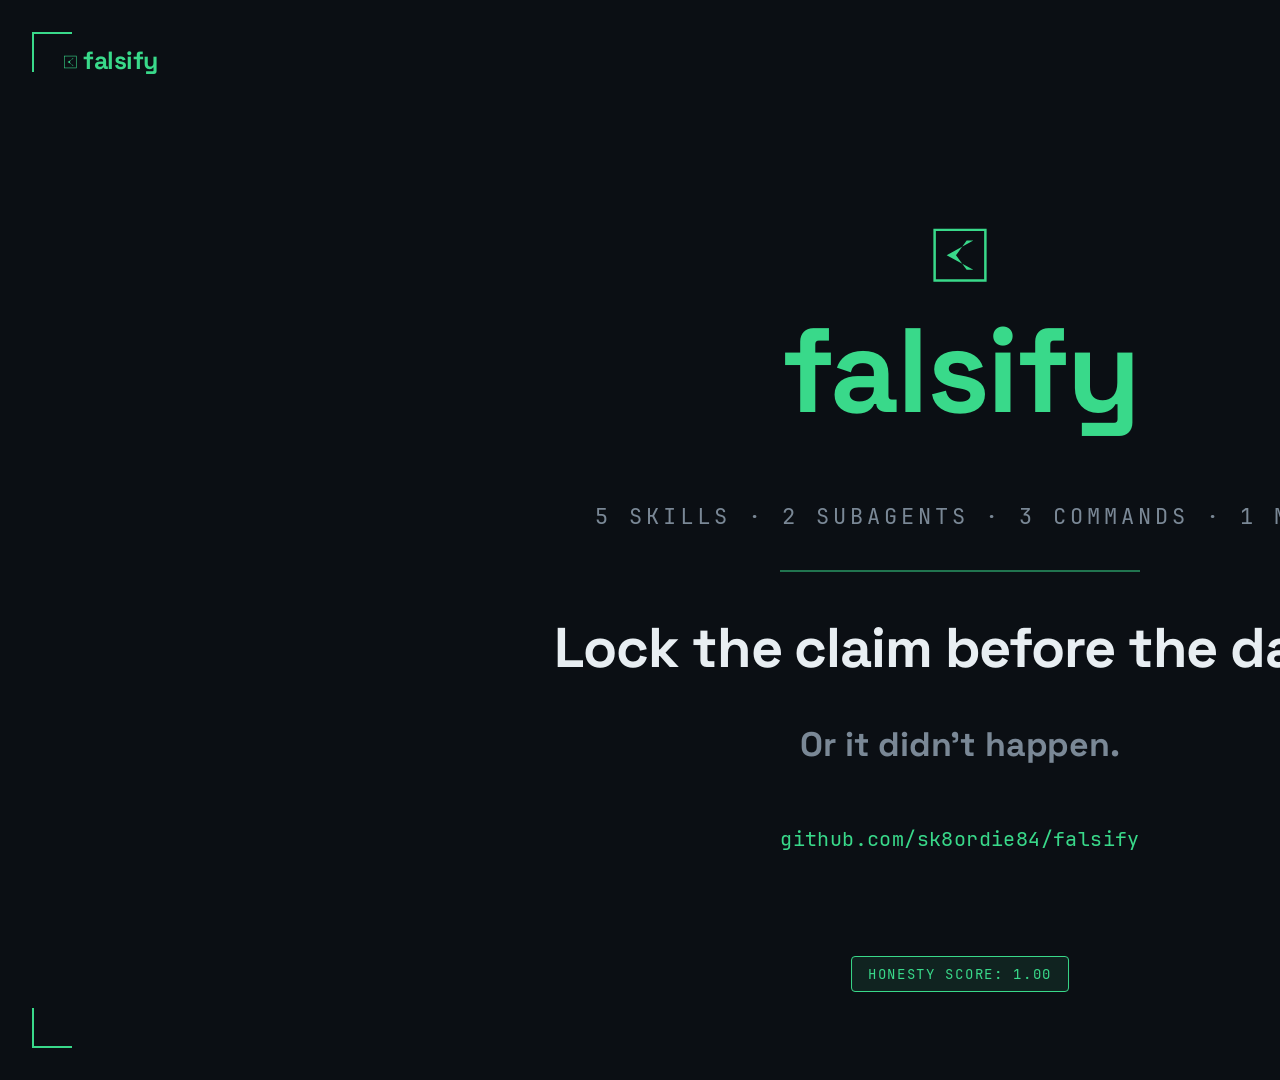
==== scripts/slides_html/07_close.html @ 807f42ad "chore(release): finalize v3.3 demo, switch to sk8ordie84/falsify - Replace <USER>/sk8ordie placehold" ====
<!DOCTYPE html>
<html lang="en">
<head>
<meta charset="UTF-8">
<meta name="viewport" content="width=1920, initial-scale=1">
<title>07 Close</title>
<style>
/* __FALSIFY_FONTS_EMBEDDED__ */
@font-face {
  font-family: 'Space Grotesk';
  font-weight: 700;
  font-style: normal;
  font-display: block;
  src: url([data-uri]) format('opentype');
}
@font-face {
  font-family: 'Space Grotesk';
  font-weight: 400;
  font-style: normal;
  font-display: block;
  src: url([data-uri]) format('opentype');
}
@font-face {
  font-family: 'JetBrains Mono';
  font-weight: 400;
  font-style: normal;
  font-display: block;
  src: url([data-uri]) format('woff2');
}

  :root {
    --bg:    #0B0F14;
    --fg:    #E8EEF2;
    --green: #39D98A;
    --muted: #7A8896;
  }

  html, body { background: var(--bg); }
  *, *::before, *::after { margin: 0; padding: 0; box-sizing: border-box; }
  html, body { width: 1920px; height: 1080px; overflow: hidden; font-family: "Space Grotesk", sans-serif; color: var(--fg); }

  .stage { position: relative; width: 1920px; height: 1080px; }

  .corner { position: absolute; width: 40px; height: 40px; }
  .corner.tl { top: 32px; left: 32px; border-top: 2px solid var(--green); border-left: 2px solid var(--green); }
  .corner.tr { top: 32px; right: 32px; border-top: 2px solid var(--green); border-right: 2px solid var(--green); }
  .corner.bl { bottom: 32px; left: 32px; border-bottom: 2px solid var(--green); border-left: 2px solid var(--green); }
  .corner.br { bottom: 32px; right: 32px; border-bottom: 2px solid var(--green); border-right: 2px solid var(--green); }

  .wordmark { position: absolute; top: 48px; left: 64px; display: flex; align-items: center; gap: 10px; }
  .rev { position: absolute; bottom: 48px; right: 64px; font-family: "JetBrains Mono", monospace; font-size: 11px; color: var(--muted); letter-spacing: 0.08em; }

  .center {
    position: absolute;
    left: 50%;
    top: 50%;
    transform: translate(-50%, -50%);
    display: flex;
    flex-direction: column;
    align-items: center;
    gap: 40px;
    width: 100%;
  }

  .brandmark {
    clip-path: inset(0 0 100% 0);
    animation: reveal-down 900ms steps(24, end) 200ms forwards;
  }
  @keyframes reveal-down {
    from { clip-path: inset(0 0 100% 0); }
    to   { clip-path: inset(0 0 0% 0); }
  }

  .inventory {
    font-family: "JetBrains Mono", monospace;
    font-size: 22px;
    color: var(--muted);
    letter-spacing: 0.18em;
    text-transform: uppercase;
    clip-path: inset(0 100% 0 0);
    animation: line-reveal 500ms steps(20, end) 1300ms forwards;
  }

  @keyframes line-reveal {
    from { clip-path: inset(0 100% 0 0); }
    to   { clip-path: inset(0 0 0 0); }
  }

  .rule {
    height: 1px;
    width: 0;
    background: var(--green);
    animation: rule-draw 500ms steps(12, end) 1900ms forwards;
  }
  @keyframes rule-draw {
    from { width: 0; }
    to   { width: 360px; }
  }

  .tag {
    font-family: "Space Grotesk", sans-serif;
    font-weight: 700;
    font-size: 56px;
    color: var(--fg);
    letter-spacing: -0.02em;
    clip-path: inset(0 100% 0 0);
    animation: line-reveal 600ms steps(24, end) 2400ms forwards;
    text-align: center;
  }

  .sub {
    font-family: "Space Grotesk", sans-serif;
    font-weight: 400;
    font-size: 34px;
    color: var(--muted);
    letter-spacing: -0.005em;
    clip-path: inset(0 100% 0 0);
    animation: line-reveal 500ms steps(20, end) 3100ms forwards;
    text-align: center;
  }

  .gh {
    font-family: "JetBrains Mono", monospace;
    font-size: 20px;
    color: var(--green);
    letter-spacing: 0.02em;
    clip-path: inset(0 100% 0 0);
    animation: line-reveal 900ms steps(36, end) 3800ms forwards;
    margin-top: 20px;
  }

  .chip {
    position: absolute;
    bottom: 88px;
    left: 50%;
    transform: translateX(-50%) scale(0.88);
    background: rgba(57, 217, 138, 0.10);
    border: 1px solid var(--green);
    color: var(--green);
    border-radius: 4px;
    padding: 8px 16px;
    font-family: "JetBrains Mono", monospace;
    font-weight: 500;
    font-size: 14px;
    letter-spacing: 0.12em;
    opacity: 0;
    animation: chip-slam 120ms linear 5000ms forwards;
  }
  @keyframes chip-slam {
    from { transform: translateX(-50%) scale(0.88); opacity: 1; }
    to   { transform: translateX(-50%) scale(1.0);  opacity: 1; }
  }
</style>
</head>
<body>
<div class="stage">
  <div class="corner tl"></div><div class="corner tr"></div><div class="corner bl"></div><div class="corner br"></div>

  <div class="wordmark">
    <svg xmlns="http://www.w3.org/2000/svg" viewBox="0 0 358 72" width="140" height="28">
      <g transform="translate(0, 20)">
        <rect x="0.75" y="0.75" width="30.5" height="30.5" fill="transparent" stroke="#39D98A" stroke-width="1.5"/>
        <polygon points="8,16 24,7.2 20,7.2 13.6,16 20,24.8 24,24.8" fill="#39D98A"/>
      </g>
      <text x="48" y="54" font-family="'Space Grotesk', 'Inter', sans-serif" font-weight="700" font-size="64" letter-spacing="-1.28" fill="#39D98A">falsify</text>
    </svg>
  </div>
  <div class="rev">REV.0.1.0</div>

  <div class="center">
    <svg xmlns="http://www.w3.org/2000/svg" viewBox="0 0 240 140" width="400" height="233" class="brandmark">
      <g transform="translate(104, 0)">
        <rect x="0.75" y="0.75" width="30.5" height="30.5" fill="transparent" stroke="#39D98A" stroke-width="1.5"/>
        <polygon points="8,16 24,7.2 20,7.2 13.6,16 20,24.8 24,24.8" fill="#39D98A"/>
      </g>
      <text x="120" y="110" text-anchor="middle" font-family="'Space Grotesk', 'Inter', sans-serif" font-weight="700" font-size="72" letter-spacing="-1.44" fill="#39D98A">falsify</text>
    </svg>

    <div class="inventory">5 SKILLS · 2 SUBAGENTS · 3 COMMANDS · 1 MCP</div>

    <div class="rule"></div>

    <div class="tag">Lock the claim before the data.</div>
    <div class="sub">Or it didn't happen.</div>

    <div class="gh">github.com/sk8ordie84/falsify</div>
  </div>

  <div class="chip">HONESTY SCORE: 1.00</div>
</div>
<script>document.addEventListener('DOMContentLoaded', () => { window.__READY__ = true; });</script>
</body>
</html>
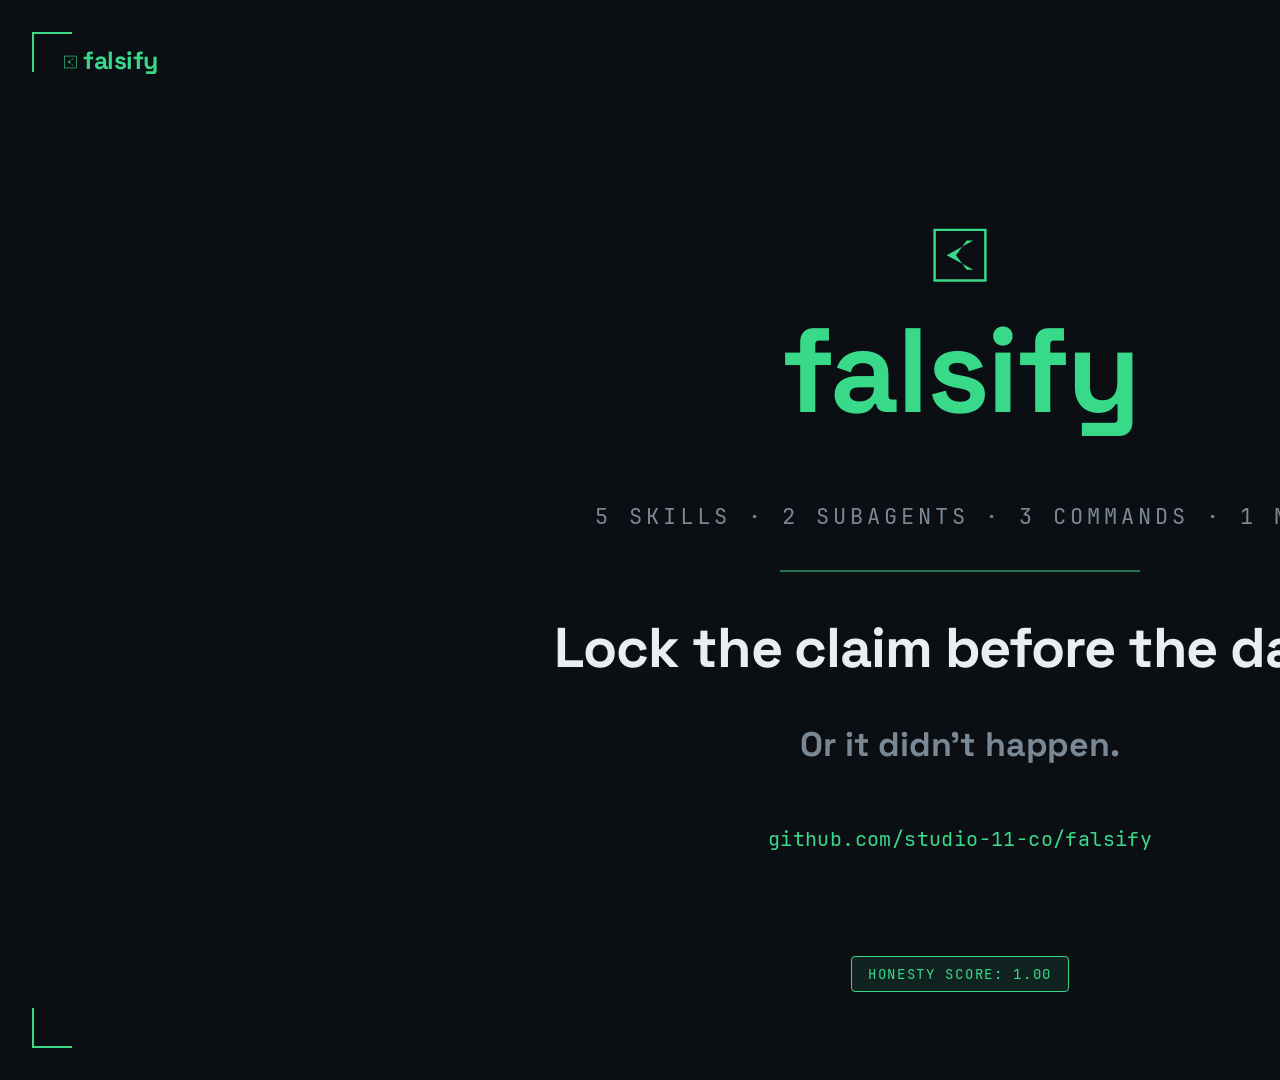
==== commit e811fe9d: "Repo transfer: github.com/sk8ordie84 → github.com/studio-11-co - Update all repo URLs to studio-11-c" ====
--- a/scripts/slides_html/07_close.html
+++ b/scripts/slides_html/07_close.html
@@ -183,7 +183,7 @@
     <div class="tag">Lock the claim before the data.</div>
     <div class="sub">Or it didn't happen.</div>
 
-    <div class="gh">github.com/sk8ordie84/falsify</div>
+    <div class="gh">github.com/studio-11-co/falsify</div>
   </div>
 
   <div class="chip">HONESTY SCORE: 1.00</div>
